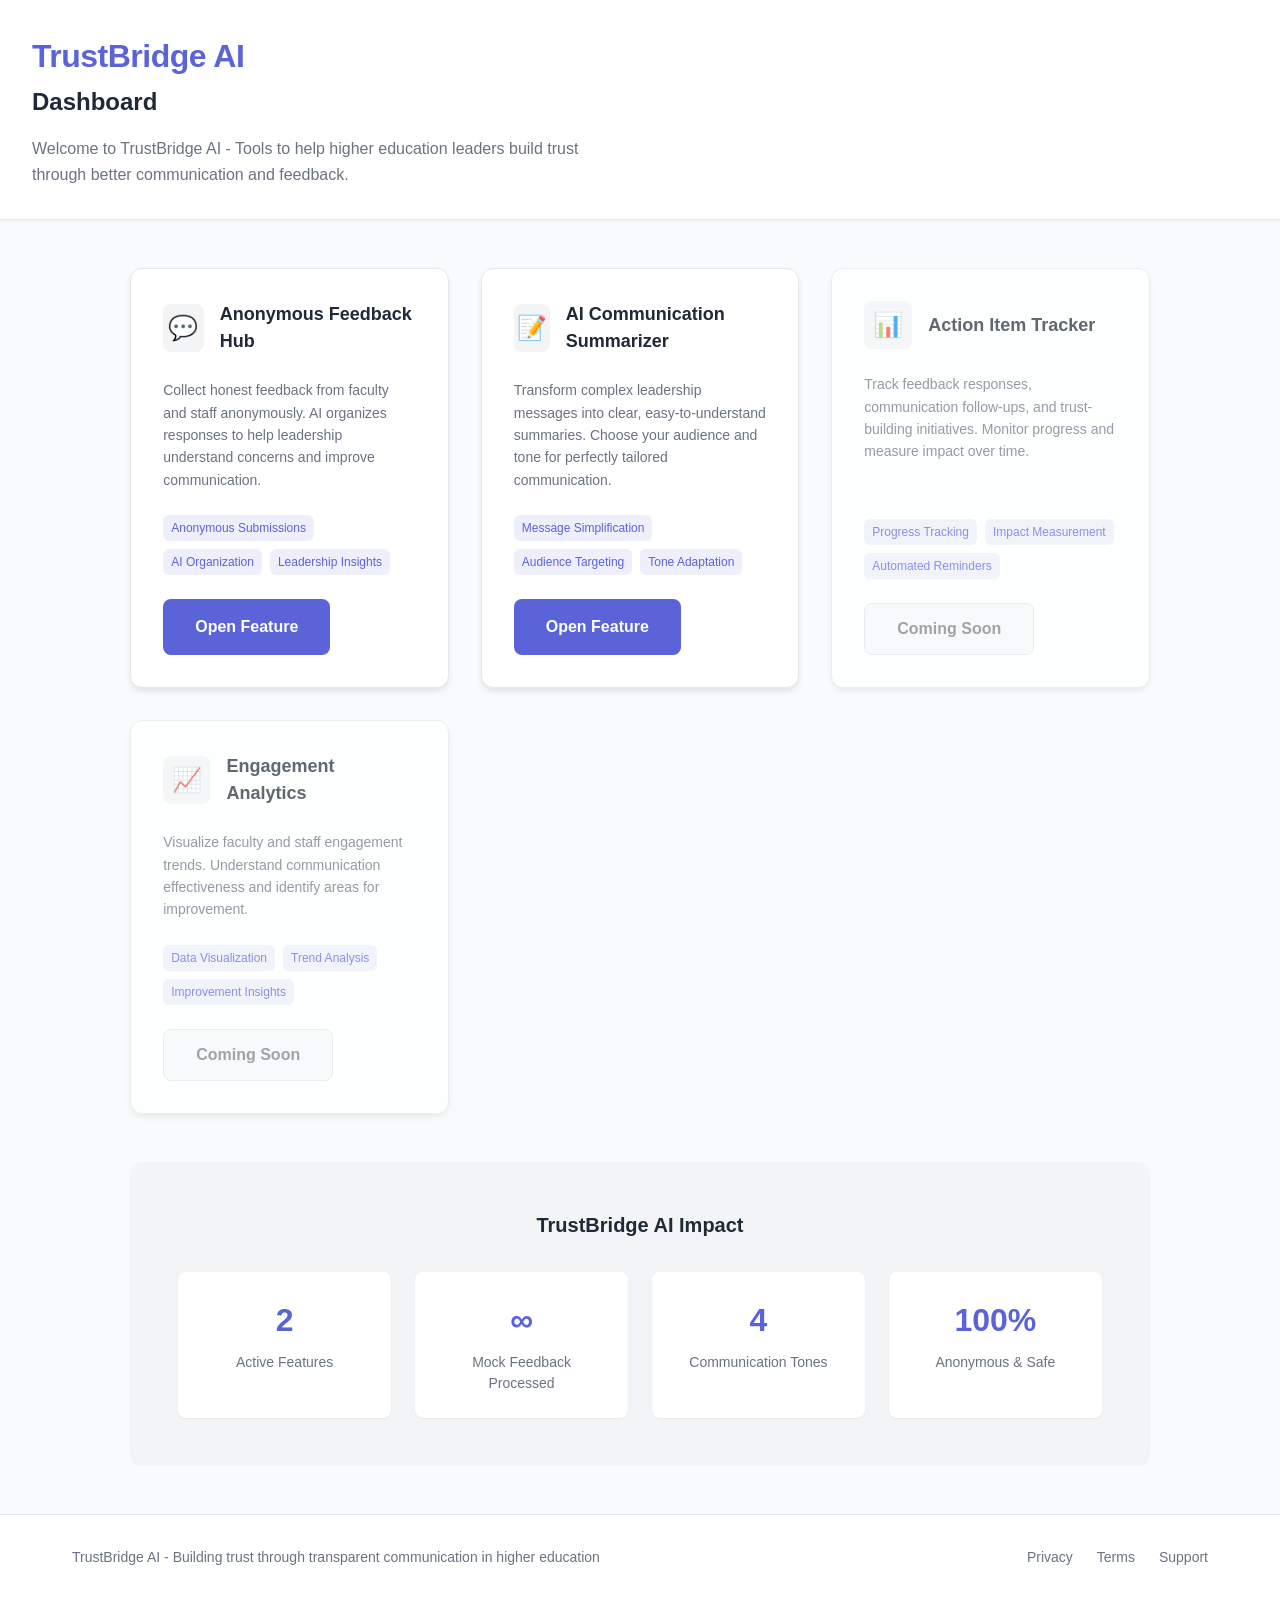
==== dashboard.html @ 4e454c9a "Connect Features 1 & 2 with Dashboard Navigation - Create main dashboard (dashboard.html) with featu" ====
<!DOCTYPE html>
<html lang="en">
<head>
    <meta charset="UTF-8">
    <meta name="viewport" content="width=device-width, initial-scale=1.0">
    <title>TrustBridge AI - Dashboard</title>
    <link rel="stylesheet" href="styles.css">
</head>
<body>
    <div class="container">
        <!-- Header -->
        <header class="header">
            <div class="header-content">
                <div class="header-branding">
                    <h1 class="product-name">TrustBridge AI</h1>
                    <h2 class="page-title">Dashboard</h2>
                    <p class="page-description">
                        Welcome to TrustBridge AI - Tools to help higher education leaders build trust through better communication and feedback.
                    </p>
                </div>
            </div>
        </header>

        <!-- Main Content Area -->
        <main class="dashboard-content">
            <div class="dashboard-grid">
                <!-- Feature 1 Card -->
                <div class="feature-card">
                    <div class="feature-card-header">
                        <div class="feature-icon">💬</div>
                        <h3>Anonymous Feedback Hub</h3>
                    </div>
                    <p class="feature-description">
                        Collect honest feedback from faculty and staff anonymously. AI organizes responses to help leadership understand concerns and improve communication.
                    </p>
                    <div class="feature-highlights">
                        <span class="highlight-tag">Anonymous Submissions</span>
                        <span class="highlight-tag">AI Organization</span>
                        <span class="highlight-tag">Leadership Insights</span>
                    </div>
                    <a href="index.html" class="btn btn-primary feature-btn">
                        <span class="btn-text">Open Feature</span>
                    </a>
                </div>

                <!-- Feature 2 Card -->
                <div class="feature-card">
                    <div class="feature-card-header">
                        <div class="feature-icon">📝</div>
                        <h3>AI Communication Summarizer</h3>
                    </div>
                    <p class="feature-description">
                        Transform complex leadership messages into clear, easy-to-understand summaries. Choose your audience and tone for perfectly tailored communication.
                    </p>
                    <div class="feature-highlights">
                        <span class="highlight-tag">Message Simplification</span>
                        <span class="highlight-tag">Audience Targeting</span>
                        <span class="highlight-tag">Tone Adaptation</span>
                    </div>
                    <a href="feature2.html" class="btn btn-primary feature-btn">
                        <span class="btn-text">Open Feature</span>
                    </a>
                </div>

                <!-- Coming Soon Card -->
                <div class="feature-card coming-soon">
                    <div class="feature-card-header">
                        <div class="feature-icon">📊</div>
                        <h3>Action Item Tracker</h3>
                    </div>
                    <p class="feature-description">
                        Track feedback responses, communication follow-ups, and trust-building initiatives. Monitor progress and measure impact over time.
                    </p>
                    <div class="feature-highlights">
                        <span class="highlight-tag">Progress Tracking</span>
                        <span class="highlight-tag">Impact Measurement</span>
                        <span class="highlight-tag">Automated Reminders</span>
                    </div>
                    <button class="btn btn-secondary feature-btn" disabled>
                        <span class="btn-text">Coming Soon</span>
                    </button>
                </div>

                <!-- Coming Soon Card -->
                <div class="feature-card coming-soon">
                    <div class="feature-card-header">
                        <div class="feature-icon">📈</div>
                        <h3>Engagement Analytics</h3>
                    </div>
                    <p class="feature-description">
                        Visualize faculty and staff engagement trends. Understand communication effectiveness and identify areas for improvement.
                    </p>
                    <div class="feature-highlights">
                        <span class="highlight-tag">Data Visualization</span>
                        <span class="highlight-tag">Trend Analysis</span>
                        <span class="highlight-tag">Improvement Insights</span>
                    </div>
                    <button class="btn btn-secondary feature-btn" disabled>
                        <span class="btn-text">Coming Soon</span>
                    </button>
                </div>
            </div>

            <!-- Quick Stats Section -->
            <section class="stats-section">
                <h3 class="stats-title">TrustBridge AI Impact</h3>
                <div class="stats-grid">
                    <div class="stat-card">
                        <div class="stat-number">2</div>
                        <div class="stat-label">Active Features</div>
                    </div>
                    <div class="stat-card">
                        <div class="stat-number">∞</div>
                        <div class="stat-label">Mock Feedback Processed</div>
                    </div>
                    <div class="stat-card">
                        <div class="stat-number">4</div>
                        <div class="stat-label">Communication Tones</div>
                    </div>
                    <div class="stat-card">
                        <div class="stat-number">100%</div>
                        <div class="stat-label">Anonymous & Safe</div>
                    </div>
                </div>
            </section>
        </main>

        <!-- Footer -->
        <footer class="footer">
            <div class="footer-content">
                <p class="footer-text">
                    TrustBridge AI - Building trust through transparent communication in higher education
                </p>
                <div class="footer-links">
                    <a href="#" class="footer-link">Privacy</a>
                    <a href="#" class="footer-link">Terms</a>
                    <a href="#" class="footer-link">Support</a>
                </div>
            </div>
        </footer>
    </div>

    <script src="dashboard.js"></script>
</body>
</html>
---- styles.css ----
/* ============================================================================
   TrustBridge AI - Anonymous Feedback Hub Styles
   Combines Slack (clean communication) + Notion (minimal, organized layout)
   ============================================================================ */

/* ============================================================================
   CSS Variables & Root Styles
   ============================================================================ */

:root {
    /* Color Palette - Neutral, soft, academic/professional */
    --color-primary: #5B63D9;
    --color-primary-hover: #4A51BB;
    --color-secondary: #6B7280;
    --color-accent: #10B981;
    --color-accent-soft: #D1FAE5;
    
    /* Neutral Colors */
    --color-white: #FFFFFF;
    --color-bg: #F9FAFB;
    --color-bg-secondary: #F3F4F6;
    --color-border: #E5E7EB;
    --color-border-strong: #D1D5DB;
    --color-text: #1F2937;
    --color-text-secondary: #6B7280;
    --color-text-light: #9CA3AF;
    
    /* Status Colors */
    --color-success: #10B981;
    --color-warning: #F59E0B;
    --color-danger: #EF4444;
    --color-info: #3B82F6;
    
    /* Concern Level */
    --color-concern-moderate: #F59E0B;
    --color-concern-high: #EF4444;
    
    /* Spacing */
    --spacing-xs: 0.25rem;
    --spacing-sm: 0.5rem;
    --spacing-md: 1rem;
    --spacing-lg: 1.5rem;
    --spacing-xl: 2rem;
    --spacing-2xl: 3rem;
    
    /* Shadows */
    --shadow-sm: 0 1px 2px 0 rgba(0, 0, 0, 0.05);
    --shadow-md: 0 4px 6px -1px rgba(0, 0, 0, 0.1);
    --shadow-lg: 0 10px 15px -3px rgba(0, 0, 0, 0.1);
    
    /* Transitions */
    --transition-fast: 150ms ease-in-out;
    --transition-base: 250ms ease-in-out;
    
    /* Border Radius */
    --radius-sm: 0.375rem;
    --radius-md: 0.5rem;
    --radius-lg: 0.75rem;
    --radius-xl: 1rem;
    
    /* Font */
    --font-family: -apple-system, BlinkMacSystemFont, 'Segoe UI', 'Roboto', 'Oxygen', 'Ubuntu', 'Cantarell', sans-serif;
    --font-size-xs: 0.75rem;
    --font-size-sm: 0.875rem;
    --font-size-base: 1rem;
    --font-size-lg: 1.125rem;
    --font-size-xl: 1.25rem;
    --font-size-2xl: 1.5rem;
    --font-size-3xl: 2rem;
    
    /* Z-index */
    --z-dropdown: 100;
    --z-modal: 1000;
}

/* ============================================================================
   Global Styles
   ============================================================================ */

* {
    margin: 0;
    padding: 0;
    box-sizing: border-box;
}

html {
    font-size: 16px;
    scroll-behavior: smooth;
}

body {
    font-family: var(--font-family);
    color: var(--color-text);
    background-color: var(--color-bg);
    line-height: 1.5;
}

/* ============================================================================
   Main Container & Layout
   ============================================================================ */

.container {
    display: flex;
    flex-direction: column;
    min-height: 100vh;
}

.header {
    background-color: var(--color-white);
    border-bottom: 1px solid var(--color-border);
    padding: var(--spacing-xl) 0;
    box-shadow: var(--shadow-sm);
}

.header-content {
    max-width: 1400px;
    margin: 0 auto;
    padding: 0 var(--spacing-xl);
}

.breadcrumb {
    display: flex;
    align-items: center;
    gap: var(--spacing-sm);
    margin-bottom: var(--spacing-lg);
    font-size: var(--font-size-sm);
}

.breadcrumb-link {
    color: var(--color-primary);
    text-decoration: none;
    font-weight: 500;
    transition: color var(--transition-fast);
}

.breadcrumb-link:hover {
    color: var(--color-primary-hover);
    text-decoration: underline;
}

.breadcrumb-separator {
    color: var(--color-text-light);
    font-weight: bold;
}

.breadcrumb-current {
    color: var(--color-text-secondary);
    font-weight: 500;
}

.header-branding {
    display: flex;
    flex-direction: column;
}

.product-name {
    font-size: var(--font-size-3xl);
    font-weight: 700;
    color: var(--color-primary);
    letter-spacing: -0.5px;
    margin-bottom: var(--spacing-xs);
}

.page-title {
    font-size: var(--font-size-2xl);
    font-weight: 600;
    color: var(--color-text);
    margin-bottom: var(--spacing-md);
}

.page-description {
    font-size: var(--font-size-base);
    color: var(--color-text-secondary);
    max-width: 600px;
    line-height: 1.6;
}

/* ============================================================================
   Main Content Area
   ============================================================================ */

.main-content {
    flex: 1;
    max-width: 1400px;
    width: 100%;
    margin: 0 auto;
    padding: var(--spacing-2xl) var(--spacing-xl);
}

.content-grid {
    display: grid;
    grid-template-columns: 1fr 1fr;
    gap: var(--spacing-2xl);
    height: 100%;
}

/* ============================================================================
   Panel Styles
   ============================================================================ */

.panel {
    background-color: var(--color-white);
    border: 1px solid var(--color-border);
    border-radius: var(--radius-lg);
    padding: var(--spacing-xl);
    box-shadow: var(--shadow-sm);
    display: flex;
    flex-direction: column;
}

.panel-header {
    display: flex;
    align-items: center;
    justify-content: space-between;
    gap: var(--spacing-md);
    margin-bottom: var(--spacing-lg);
    padding-bottom: var(--spacing-lg);
    border-bottom: 1px solid var(--color-border-strong);
}

.panel-header h3 {
    font-size: var(--font-size-xl);
    font-weight: 600;
    color: var(--color-text);
}

.ai-badge {
    font-size: var(--font-size-xs);
    color: var(--color-text-secondary);
    background-color: var(--color-bg-secondary);
    padding: var(--spacing-sm) var(--spacing-md);
    border-radius: var(--radius-md);
    white-space: nowrap;
}

/* ============================================================================
   Form Styles
   ============================================================================ */

.feedback-form {
    display: flex;
    flex-direction: column;
    gap: var(--spacing-lg);
}

.form-group {
    display: flex;
    flex-direction: column;
    gap: var(--spacing-sm);
}

.form-label {
    font-size: var(--font-size-sm);
    font-weight: 600;
    color: var(--color-text);
}

.optional {
    font-weight: 400;
    color: var(--color-text-light);
    font-size: var(--font-size-xs);
}

.form-select,
.form-input,
.form-textarea {
    font-family: inherit;
    font-size: var(--font-size-base);
    color: var(--color-text);
    background-color: var(--color-white);
    border: 1px solid var(--color-border);
    border-radius: var(--radius-md);
    padding: var(--spacing-md);
    transition: all var(--transition-fast);
}

.form-select:hover,
.form-input:hover,
.form-textarea:hover {
    border-color: var(--color-border-strong);
}

.form-select:focus,
.form-input:focus,
.form-textarea:focus {
    outline: none;
    border-color: var(--color-primary);
    box-shadow: 0 0 0 3px rgba(91, 99, 217, 0.1);
}

.form-textarea {
    resize: vertical;
    min-height: 120px;
    line-height: 1.5;
}

/* Checkbox Group */
.checkbox-group {
    gap: var(--spacing-md);
}

.checkbox-label {
    display: flex;
    align-items: flex-start;
    gap: var(--spacing-md);
    cursor: pointer;
    font-size: var(--font-size-sm);
    color: var(--color-text-secondary);
    line-height: 1.5;
}

.checkbox-input {
    width: 18px;
    height: 18px;
    margin-top: 0;
    flex-shrink: 0;
    cursor: pointer;
    accent-color: var(--color-primary);
}

/* ============================================================================
   Button Styles
   ============================================================================ */

.btn {
    font-family: inherit;
    font-size: var(--font-size-base);
    font-weight: 600;
    padding: var(--spacing-md) var(--spacing-xl);
    border: none;
    border-radius: var(--radius-md);
    cursor: pointer;
    transition: all var(--transition-fast);
    display: inline-flex;
    align-items: center;
    justify-content: center;
    gap: var(--spacing-sm);
    text-decoration: none;
}

.btn-primary {
    background-color: var(--color-primary);
    color: var(--color-white);
}

.btn-primary:hover {
    background-color: var(--color-primary-hover);
    box-shadow: var(--shadow-md);
    transform: translateY(-1px);
}

.btn-primary:active {
    transform: translateY(0);
}

.btn-secondary {
    background-color: var(--color-bg-secondary);
    color: var(--color-text);
    border: 1px solid var(--color-border-strong);
}

.btn-secondary:hover {
    background-color: var(--color-border);
    border-color: var(--color-border-strong);
    box-shadow: var(--shadow-sm);
}

.btn-submit {
    width: 100%;
    margin-top: var(--spacing-md);
}

.btn-simplify {
    width: 100%;
    margin-top: var(--spacing-lg);
}

/* Success Message */
.success-message {
    display: flex;
    align-items: center;
    gap: var(--spacing-md);
    padding: var(--spacing-md) var(--spacing-lg);
    background-color: var(--color-accent-soft);
    border: 1px solid var(--color-accent);
    border-radius: var(--radius-md);
    color: var(--color-text);
    font-size: var(--font-size-sm);
    animation: slideIn 300ms ease-out;
}

.success-icon {
    flex-shrink: 0;
    display: flex;
    align-items: center;
    justify-content: center;
    width: 24px;
    height: 24px;
    background-color: var(--color-success);
    color: white;
    border-radius: 50%;
    font-weight: bold;
    font-size: var(--font-size-sm);
}

@keyframes slideIn {
    from {
        opacity: 0;
        transform: translateY(-10px);
    }
    to {
        opacity: 1;
        transform: translateY(0);
    }
}

/* ============================================================================
   Summary Panel Styles
   ============================================================================ */

.summary-content {
    display: flex;
    flex-direction: column;
    gap: var(--spacing-lg);
    overflow-y: auto;
    flex: 1;
    max-height: 800px;
    padding-right: var(--spacing-md);
}

.summary-content::-webkit-scrollbar {
    width: 6px;
}

.summary-content::-webkit-scrollbar-track {
    background: transparent;
}

.summary-content::-webkit-scrollbar-thumb {
    background: var(--color-border-strong);
    border-radius: var(--radius-md);
}

/* Summary Card */
.summary-card {
    background-color: var(--color-bg-secondary);
    border-left: 4px solid var(--color-primary);
    padding: var(--spacing-lg);
    border-radius: var(--radius-md);
}

.summary-title {
    font-size: var(--font-size-base);
    font-weight: 600;
    color: var(--color-text);
    margin-bottom: var(--spacing-md);
}

.summary-text {
    font-size: var(--font-size-sm);
    color: var(--color-text-secondary);
    line-height: 1.6;
}

/* Sections */
.section-title {
    font-size: var(--font-size-sm);
    font-weight: 600;
    color: var(--color-text);
    text-transform: uppercase;
    letter-spacing: 0.5px;
    margin-bottom: var(--spacing-md);
}

/* Themes List */
.themes-list {
    list-style: none;
    display: flex;
    flex-direction: column;
    gap: var(--spacing-sm);
}

.theme-item {
    font-size: var(--font-size-sm);
    color: var(--color-text-secondary);
    padding-left: var(--spacing-md);
    position: relative;
    line-height: 1.5;
}

.theme-item:before {
    content: "•";
    color: var(--color-primary);
    font-weight: bold;
    position: absolute;
    left: 0;
}

/* Sentiment Section */
.sentiment-section {
    background-color: var(--color-bg-secondary);
    padding: var(--spacing-lg);
    border-radius: var(--radius-md);
}

.sentiment-item {
    display: flex;
    align-items: center;
    gap: var(--spacing-md);
    margin-bottom: var(--spacing-md);
    font-size: var(--font-size-sm);
}

.sentiment-item:last-child {
    margin-bottom: 0;
}

.sentiment-label {
    font-weight: 600;
    color: var(--color-text);
    min-width: 100px;
}

.sentiment-badge {
    display: inline-block;
    padding: var(--spacing-sm) var(--spacing-md);
    border-radius: var(--radius-md);
    font-size: var(--font-size-xs);
    font-weight: 600;
}

.sentiment-moderate {
    background-color: rgba(245, 158, 11, 0.1);
    color: #92400E;
}

.sentiment-high {
    background-color: rgba(239, 68, 68, 0.1);
    color: #7F1D1D;
}

.sentiment-value {
    color: var(--color-text-secondary);
}

/* Actions List */
.actions-list {
    list-style: decimal;
    list-style-position: inside;
    display: flex;
    flex-direction: column;
    gap: var(--spacing-sm);
}

.action-item {
    font-size: var(--font-size-sm);
    color: var(--color-text-secondary);
    line-height: 1.5;
    padding-left: var(--spacing-sm);
}

/* Quotes Section */
.quotes-container {
    display: flex;
    flex-direction: column;
    gap: var(--spacing-md);
}

.quote-card {
    background-color: var(--color-bg-secondary);
    border: 1px solid var(--color-border);
    border-left: 4px solid var(--color-primary);
    padding: var(--spacing-lg);
    border-radius: var(--radius-md);
    transition: all var(--transition-fast);
}

.quote-card:hover {
    box-shadow: var(--shadow-md);
    border-left-color: var(--color-primary-hover);
}

.quote-text {
    font-size: var(--font-size-sm);
    color: var(--color-text-secondary);
    line-height: 1.7;
    font-style: italic;
}

.quote-text:before {
    content: '"';
    color: var(--color-border-strong);
    font-size: var(--font-size-xl);
    margin-right: var(--spacing-xs);
}

/* ============================================================================
   Footer Navigation
   ============================================================================ */

.footer {
    background-color: var(--color-white);
    border-top: 1px solid var(--color-border);
    padding: var(--spacing-lg) var(--spacing-xl);
    margin-top: auto;
}

.footer-buttons {
    max-width: 1400px;
    margin: 0 auto;
    display: flex;
    gap: var(--spacing-md);
    justify-content: flex-start;
}

/* ============================================================================
   Responsive Design
   ============================================================================ */

/* Tablet (1024px and below) */
@media (max-width: 1024px) {
    .content-grid {
        grid-template-columns: 1fr;
        gap: var(--spacing-xl);
    }
    
    .main-content {
        padding: var(--spacing-xl) var(--spacing-lg);
    }
}

/* Small Devices (768px and below) */
@media (max-width: 768px) {
    .product-name {
        font-size: var(--font-size-2xl);
    }
    
    .page-title {
        font-size: var(--font-size-lg);
    }
    
    .page-description {
        font-size: var(--font-size-sm);
    }
    
    .header {
        padding: var(--spacing-lg) 0;
    }
    
    .header-content {
        padding: 0 var(--spacing-lg);
    }
    
    .main-content {
        padding: var(--spacing-lg) var(--spacing-md);
    }
    
    .panel {
        padding: var(--spacing-lg);
    }
    
    .btn {
        width: 100%;
    }
    
    .footer-buttons {
        flex-direction: column;
    }
    
    .footer-buttons .btn {
        width: 100%;
    }
    
    .summary-content {
        max-height: none;
    }
}

/* Mobile (480px and below) */
@media (max-width: 480px) {
    .product-name {
        font-size: var(--font-size-2xl);
    }
    
    .page-title {
        font-size: var(--font-size-base);
    }
    
    .page-description {
        font-size: var(--font-size-sm);
    }
    
    .panel-header {
        flex-direction: column;
        align-items: flex-start;
    }
    
    .feedback-form {
        gap: var(--spacing-md);
    }
    
    .form-group {
        gap: var(--spacing-xs);
    }
    
    .ai-badge {
        width: 100%;
        text-align: center;
    }
}

/* ============================================================================
   Summarizer-Specific Styles
   ============================================================================ */

.summarizer-form {
    display: flex;
    flex-direction: column;
    gap: var(--spacing-lg);
}

.form-textarea-large {
    min-height: 200px;
    resize: vertical;
    line-height: 1.6;
}

/* Processing Message */
.processing-message {
    display: flex;
    align-items: center;
    gap: var(--spacing-md);
    padding: var(--spacing-lg);
    background-color: var(--color-accent-soft);
    border: 1px solid var(--color-accent);
    border-radius: var(--radius-md);
    color: var(--color-text);
    font-size: var(--font-size-sm);
    animation: slideIn 300ms ease-out;
    justify-content: center;
}

.processing-spinner {
    width: 20px;
    height: 20px;
    border: 2px solid var(--color-accent);
    border-top: 2px solid transparent;
    border-radius: 50%;
    animation: spin 1s linear infinite;
}

@keyframes spin {
    0% { transform: rotate(0deg); }
    100% { transform: rotate(360deg); }
}

/* Form Disabled State */
.form-disabled {
    opacity: 0.7;
    pointer-events: none;
}

/* Summary Output */
.summary-output {
    display: flex;
    flex-direction: column;
    gap: var(--spacing-lg);
    animation: fadeIn 300ms ease-out;
}

/* Simplified Section */
.simplified-section {
    background-color: var(--color-bg-secondary);
    padding: var(--spacing-lg);
    border-radius: var(--radius-md);
}

.simplified-content {
    font-size: var(--font-size-sm);
    color: var(--color-text-secondary);
    line-height: 1.7;
}

.simplified-content p {
    margin-bottom: var(--spacing-md);
}

.simplified-content p:last-child {
    margin-bottom: 0;
}

/* Takeaways Section */
.takeaways-section {
    background-color: var(--color-bg-secondary);
    padding: var(--spacing-lg);
    border-radius: var(--radius-md);
}

.takeaways-list {
    list-style: none;
    display: flex;
    flex-direction: column;
    gap: var(--spacing-sm);
}

.takeaway-item {
    font-size: var(--font-size-sm);
    color: var(--color-text-secondary);
    padding-left: var(--spacing-md);
    position: relative;
    line-height: 1.5;
}

.takeaway-item:before {
    content: "•";
    color: var(--color-primary);
    font-weight: bold;
    position: absolute;
    left: 0;
}

/* Follow-up Section */
.followup-section {
    background-color: var(--color-accent-soft);
    border: 1px solid var(--color-accent);
    padding: var(--spacing-lg);
    border-radius: var(--radius-md);
}

.followup-content {
    font-size: var(--font-size-sm);
    color: var(--color-text-secondary);
    line-height: 1.6;
}

/* Empty State */
.empty-state {
    display: flex;
    align-items: center;
    justify-content: center;
    min-height: 400px;
    text-align: center;
}

.empty-state-content {
    max-width: 300px;
}

.empty-icon {
    font-size: var(--font-size-3xl);
    margin-bottom: var(--spacing-md);
    opacity: 0.6;
}

.empty-state h4 {
    font-size: var(--font-size-lg);
    font-weight: 600;
    color: var(--color-text);
    margin-bottom: var(--spacing-md);
}

.empty-state p {
    font-size: var(--font-size-sm);
    color: var(--color-text-secondary);
    line-height: 1.6;
}

@keyframes fadeIn {
    from {
        opacity: 0;
    }
    to {
        opacity: 1;
    }
}

@keyframes scaleIn {
    from {
        opacity: 0;
        transform: scale(0.95);
    }
    to {
        opacity: 1;
        transform: scale(1);
    }
}

.fade-in {
    animation: fadeIn 300ms ease-out;
}

.scale-in {
    animation: scaleIn 300ms ease-out;
}

/* ============================================================================
   Dashboard-Specific Styles
   ============================================================================ */

.dashboard-content {
    max-width: 1200px;
    margin: 0 auto;
    padding: var(--spacing-2xl) var(--spacing-xl);
}

.dashboard-grid {
    display: grid;
    grid-template-columns: repeat(auto-fit, minmax(300px, 1fr));
    gap: var(--spacing-xl);
    margin-bottom: var(--spacing-2xl);
}

.feature-card {
    background-color: var(--color-white);
    border: 1px solid var(--color-border);
    border-radius: var(--radius-lg);
    padding: var(--spacing-xl);
    box-shadow: var(--shadow-md);
    transition: all var(--transition-base);
    cursor: pointer;
    display: flex;
    flex-direction: column;
    position: relative;
}

.feature-card:hover {
    transform: translateY(-4px);
    box-shadow: var(--shadow-lg);
    border-color: var(--color-primary);
}

.feature-card.coming-soon {
    opacity: 0.7;
    cursor: not-allowed;
}

.feature-card.coming-soon:hover {
    transform: none;
    box-shadow: var(--shadow-md);
    border-color: var(--color-border);
}

.feature-card-header {
    display: flex;
    align-items: center;
    gap: var(--spacing-md);
    margin-bottom: var(--spacing-lg);
}

.feature-icon {
    font-size: var(--font-size-2xl);
    width: 48px;
    height: 48px;
    display: flex;
    align-items: center;
    justify-content: center;
    background-color: var(--color-bg-secondary);
    border-radius: var(--radius-md);
}

.feature-card h3 {
    font-size: var(--font-size-lg);
    font-weight: 600;
    color: var(--color-text);
    margin: 0;
}

.feature-description {
    font-size: var(--font-size-sm);
    color: var(--color-text-secondary);
    line-height: 1.6;
    margin-bottom: var(--spacing-lg);
    flex: 1;
}

.feature-highlights {
    display: flex;
    flex-wrap: wrap;
    gap: var(--spacing-sm);
    margin-bottom: var(--spacing-lg);
}

.highlight-tag {
    font-size: var(--font-size-xs);
    color: var(--color-primary);
    background-color: rgba(91, 99, 217, 0.1);
    padding: var(--spacing-xs) var(--spacing-sm);
    border-radius: var(--radius-sm);
    font-weight: 500;
}

.feature-btn {
    align-self: flex-start;
    min-width: 140px;
}

.feature-card.coming-soon .feature-btn {
    opacity: 0.6;
}

/* Stats Section */
.stats-section {
    background-color: var(--color-bg-secondary);
    border-radius: var(--radius-lg);
    padding: var(--spacing-2xl);
    text-align: center;
}

.stats-title {
    font-size: var(--font-size-xl);
    font-weight: 600;
    color: var(--color-text);
    margin-bottom: var(--spacing-xl);
}

.stats-grid {
    display: grid;
    grid-template-columns: repeat(auto-fit, minmax(200px, 1fr));
    gap: var(--spacing-lg);
}

.stat-card {
    background-color: var(--color-white);
    border-radius: var(--radius-md);
    padding: var(--spacing-lg);
    box-shadow: var(--shadow-sm);
}

.stat-number {
    font-size: var(--font-size-3xl);
    font-weight: 700;
    color: var(--color-primary);
    margin-bottom: var(--spacing-sm);
    transition: all var(--transition-base);
}

.stat-label {
    font-size: var(--font-size-sm);
    color: var(--color-text-secondary);
    font-weight: 500;
}

/* Footer Styles */
.footer {
    background-color: var(--color-white);
    border-top: 1px solid var(--color-border);
    padding: var(--spacing-xl) 0;
    margin-top: auto;
}

.footer-content {
    max-width: 1200px;
    margin: 0 auto;
    padding: 0 var(--spacing-xl);
    display: flex;
    justify-content: space-between;
    align-items: center;
    flex-wrap: wrap;
    gap: var(--spacing-md);
}

.footer-text {
    font-size: var(--font-size-sm);
    color: var(--color-text-secondary);
    margin: 0;
}

.footer-links {
    display: flex;
    gap: var(--spacing-lg);
}

.footer-link {
    font-size: var(--font-size-sm);
    color: var(--color-text-secondary);
    text-decoration: none;
    transition: color var(--transition-fast);
}

.footer-link:hover {
    color: var(--color-primary);
}
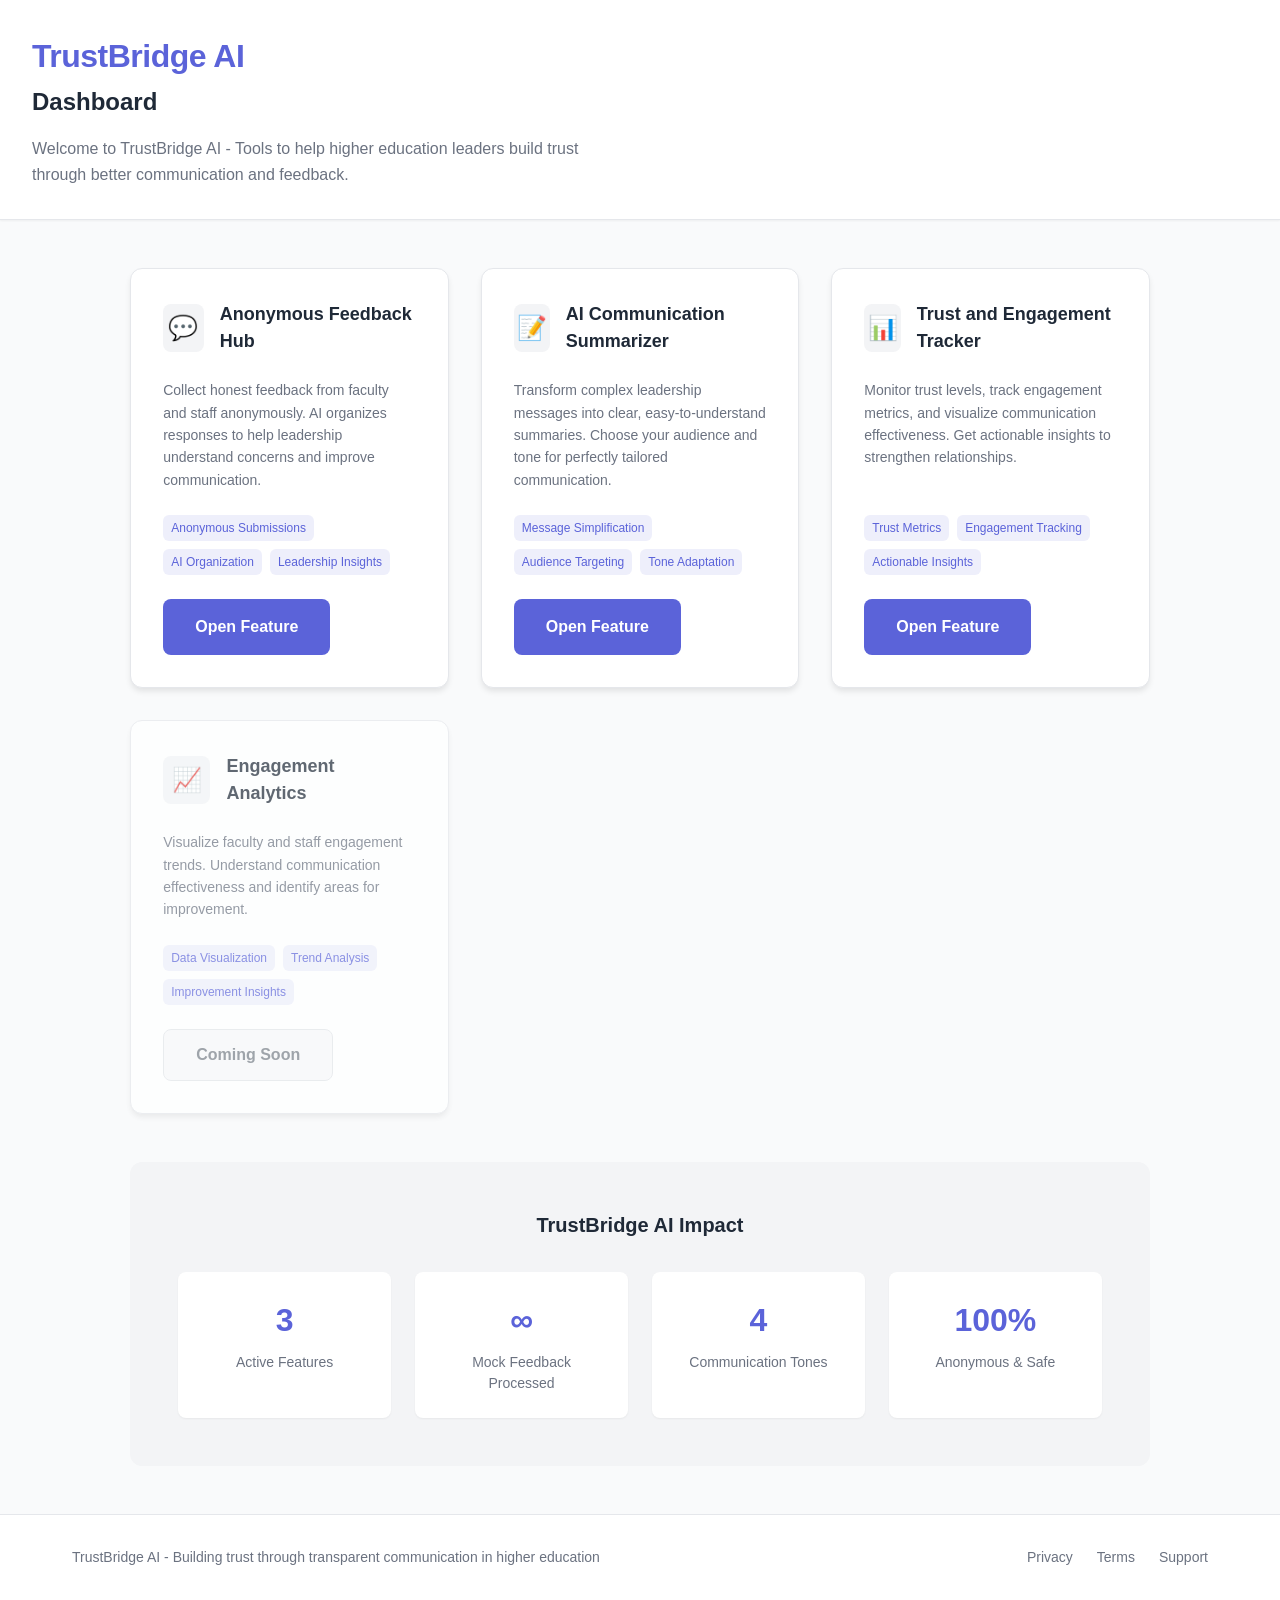
==== commit e17ad65b: "Complete Feature 3: Trust and Engagement Tracker - Add feature3.html with comprehensive dashboard la" ====
--- a/dashboard.html
+++ b/dashboard.html
@@ -62,23 +62,23 @@
                     </a>
                 </div>
 
-                <!-- Coming Soon Card -->
-                <div class="feature-card coming-soon">
+                <!-- Feature 3 Card -->
+                <div class="feature-card">
                     <div class="feature-card-header">
                         <div class="feature-icon">📊</div>
-                        <h3>Action Item Tracker</h3>
+                        <h3>Trust and Engagement Tracker</h3>
                     </div>
                     <p class="feature-description">
-                        Track feedback responses, communication follow-ups, and trust-building initiatives. Monitor progress and measure impact over time.
+                        Monitor trust levels, track engagement metrics, and visualize communication effectiveness. Get actionable insights to strengthen relationships.
                     </p>
                     <div class="feature-highlights">
-                        <span class="highlight-tag">Progress Tracking</span>
-                        <span class="highlight-tag">Impact Measurement</span>
-                        <span class="highlight-tag">Automated Reminders</span>
+                        <span class="highlight-tag">Trust Metrics</span>
+                        <span class="highlight-tag">Engagement Tracking</span>
+                        <span class="highlight-tag">Actionable Insights</span>
                     </div>
-                    <button class="btn btn-secondary feature-btn" disabled>
-                        <span class="btn-text">Coming Soon</span>
-                    </button>
+                    <a href="feature3.html" class="btn btn-primary feature-btn">
+                        <span class="btn-text">Open Feature</span>
+                    </a>
                 </div>
 
                 <!-- Coming Soon Card -->
@@ -106,7 +106,7 @@
                 <h3 class="stats-title">TrustBridge AI Impact</h3>
                 <div class="stats-grid">
                     <div class="stat-card">
-                        <div class="stat-number">2</div>
+                        <div class="stat-number">3</div>
                         <div class="stat-label">Active Features</div>
                     </div>
                     <div class="stat-card">
--- a/styles.css
+++ b/styles.css
@@ -1080,3 +1080,472 @@
 .footer-link:hover {
     color: var(--color-primary);
 }
+
+/* ============================================================================
+   Tracker-Specific Styles
+   ============================================================================ */
+
+.tracker-dashboard {
+    display: grid;
+    grid-template-columns: 1fr 300px;
+    gap: var(--spacing-xl);
+    margin-bottom: var(--spacing-2xl);
+}
+
+.tracker-main {
+    display: flex;
+    flex-direction: column;
+    gap: var(--spacing-xl);
+}
+
+.tracker-sidebar {
+    display: flex;
+    flex-direction: column;
+    gap: var(--spacing-lg);
+}
+
+/* Time Range Selector */
+.time-selector {
+    background-color: var(--color-white);
+    border: 1px solid var(--color-border);
+    border-radius: var(--radius-lg);
+    padding: var(--spacing-lg);
+    box-shadow: var(--shadow-sm);
+}
+
+.time-selector-header {
+    display: flex;
+    align-items: center;
+    justify-content: space-between;
+    margin-bottom: var(--spacing-lg);
+}
+
+.time-selector h3 {
+    font-size: var(--font-size-lg);
+    font-weight: 600;
+    color: var(--color-text);
+    margin: 0;
+}
+
+.time-buttons {
+    display: flex;
+    gap: var(--spacing-sm);
+}
+
+.time-btn {
+    padding: var(--spacing-sm) var(--spacing-md);
+    border: 1px solid var(--color-border);
+    background-color: var(--color-white);
+    color: var(--color-text-secondary);
+    border-radius: var(--radius-md);
+    font-size: var(--font-size-sm);
+    font-weight: 500;
+    cursor: pointer;
+    transition: all var(--transition-fast);
+}
+
+.time-btn:hover {
+    border-color: var(--color-primary);
+    color: var(--color-primary);
+}
+
+.time-btn.active {
+    background-color: var(--color-primary);
+    color: var(--color-white);
+    border-color: var(--color-primary);
+}
+
+/* Metrics Grid */
+.metrics-grid {
+    display: grid;
+    grid-template-columns: repeat(auto-fit, minmax(250px, 1fr));
+    gap: var(--spacing-lg);
+}
+
+.metric-card {
+    background-color: var(--color-white);
+    border: 1px solid var(--color-border);
+    border-radius: var(--radius-lg);
+    padding: var(--spacing-lg);
+    box-shadow: var(--shadow-sm);
+    transition: all var(--transition-fast);
+}
+
+.metric-card:hover {
+    box-shadow: var(--shadow-md);
+    transform: translateY(-2px);
+}
+
+.metric-header {
+    display: flex;
+    align-items: center;
+    justify-content: space-between;
+    margin-bottom: var(--spacing-md);
+}
+
+.metric-title {
+    font-size: var(--font-size-sm);
+    font-weight: 600;
+    color: var(--color-text-secondary);
+    text-transform: uppercase;
+    letter-spacing: 0.5px;
+}
+
+.metric-value {
+    font-size: var(--font-size-2xl);
+    font-weight: 700;
+    color: var(--color-text);
+    margin-bottom: var(--spacing-sm);
+}
+
+.metric-change {
+    display: flex;
+    align-items: center;
+    gap: var(--spacing-xs);
+    font-size: var(--font-size-sm);
+    font-weight: 500;
+}
+
+.metric-change.positive {
+    color: var(--color-success);
+}
+
+.metric-change.negative {
+    color: var(--color-error);
+}
+
+.metric-change.neutral {
+    color: var(--color-text-secondary);
+}
+
+/* Trend Chart */
+.trend-chart {
+    background-color: var(--color-white);
+    border: 1px solid var(--color-border);
+    border-radius: var(--radius-lg);
+    padding: var(--spacing-xl);
+    box-shadow: var(--shadow-sm);
+    margin-bottom: var(--spacing-xl);
+}
+
+.trend-header {
+    display: flex;
+    align-items: center;
+    justify-content: space-between;
+    margin-bottom: var(--spacing-lg);
+}
+
+.trend-title {
+    font-size: var(--font-size-lg);
+    font-weight: 600;
+    color: var(--color-text);
+    margin: 0;
+}
+
+.trend-period {
+    font-size: var(--font-size-sm);
+    color: var(--color-text-secondary);
+}
+
+.chart-placeholder {
+    height: 300px;
+    background-color: var(--color-bg-secondary);
+    border-radius: var(--radius-md);
+    display: flex;
+    align-items: center;
+    justify-content: center;
+    position: relative;
+    overflow: hidden;
+}
+
+.chart-bars {
+    display: flex;
+    align-items: end;
+    justify-content: space-between;
+    height: 100%;
+    padding: var(--spacing-lg);
+    gap: var(--spacing-xs);
+}
+
+.chart-bar {
+    flex: 1;
+    background-color: var(--color-primary);
+    border-radius: var(--radius-sm) var(--radius-sm) 0 0;
+    transition: all var(--transition-fast);
+    cursor: pointer;
+    position: relative;
+}
+
+.chart-bar:hover {
+    background-color: var(--color-primary-hover);
+    opacity: 0.8;
+}
+
+.chart-bar.active {
+    background-color: var(--color-accent);
+}
+
+.chart-tooltip {
+    position: absolute;
+    bottom: 100%;
+    left: 50%;
+    transform: translateX(-50%);
+    background-color: var(--color-text);
+    color: var(--color-white);
+    padding: var(--spacing-xs) var(--spacing-sm);
+    border-radius: var(--radius-sm);
+    font-size: var(--font-size-xs);
+    white-space: nowrap;
+    opacity: 0;
+    pointer-events: none;
+    transition: opacity var(--transition-fast);
+    margin-bottom: var(--spacing-xs);
+}
+
+.chart-bar:hover .chart-tooltip {
+    opacity: 1;
+}
+
+/* Concerns Section */
+.concerns-section {
+    background-color: var(--color-white);
+    border: 1px solid var(--color-border);
+    border-radius: var(--radius-lg);
+    padding: var(--spacing-xl);
+    box-shadow: var(--shadow-sm);
+}
+
+.concerns-header {
+    display: flex;
+    align-items: center;
+    justify-content: space-between;
+    margin-bottom: var(--spacing-lg);
+}
+
+.concerns-title {
+    font-size: var(--font-size-lg);
+    font-weight: 600;
+    color: var(--color-text);
+    margin: 0;
+}
+
+.concerns-count {
+    font-size: var(--font-size-sm);
+    color: var(--color-text-secondary);
+    background-color: var(--color-bg-secondary);
+    padding: var(--spacing-xs) var(--spacing-sm);
+    border-radius: var(--radius-md);
+}
+
+.concerns-list {
+    display: flex;
+    flex-direction: column;
+    gap: var(--spacing-md);
+}
+
+.concern-item {
+    display: flex;
+    align-items: flex-start;
+    gap: var(--spacing-md);
+    padding: var(--spacing-md);
+    background-color: var(--color-bg-secondary);
+    border-radius: var(--radius-md);
+    border-left: 4px solid var(--color-warning);
+    transition: all var(--transition-fast);
+    cursor: pointer;
+}
+
+.concern-item:hover {
+    background-color: var(--color-border);
+    transform: translateX(4px);
+}
+
+.concern-icon {
+    flex-shrink: 0;
+    width: 32px;
+    height: 32px;
+    background-color: var(--color-warning);
+    color: var(--color-white);
+    border-radius: 50%;
+    display: flex;
+    align-items: center;
+    justify-content: center;
+    font-size: var(--font-size-sm);
+    font-weight: bold;
+}
+
+.concern-content {
+    flex: 1;
+}
+
+.concern-text {
+    font-size: var(--font-size-sm);
+    color: var(--color-text);
+    line-height: 1.5;
+    margin-bottom: var(--spacing-xs);
+}
+
+.concern-meta {
+    font-size: var(--font-size-xs);
+    color: var(--color-text-secondary);
+}
+
+/* Insights Section */
+.insights-section {
+    background-color: var(--color-white);
+    border: 1px solid var(--color-border);
+    border-radius: var(--radius-lg);
+    padding: var(--spacing-xl);
+    box-shadow: var(--shadow-sm);
+}
+
+.insights-header {
+    display: flex;
+    align-items: center;
+    gap: var(--spacing-md);
+    margin-bottom: var(--spacing-lg);
+}
+
+.insights-icon {
+    width: 40px;
+    height: 40px;
+    background-color: var(--color-success);
+    color: var(--color-white);
+    border-radius: 50%;
+    display: flex;
+    align-items: center;
+    justify-content: center;
+    font-size: var(--font-size-lg);
+}
+
+.insights-title {
+    font-size: var(--font-size-lg);
+    font-weight: 600;
+    color: var(--color-text);
+    margin: 0;
+}
+
+.insights-list {
+    display: flex;
+    flex-direction: column;
+    gap: var(--spacing-lg);
+}
+
+.insight-item {
+    display: flex;
+    align-items: flex-start;
+    gap: var(--spacing-md);
+}
+
+.insight-bullet {
+    flex-shrink: 0;
+    width: 8px;
+    height: 8px;
+    background-color: var(--color-success);
+    border-radius: 50%;
+    margin-top: 6px;
+}
+
+.insight-content {
+    flex: 1;
+}
+
+.insight-title {
+    font-size: var(--font-size-sm);
+    font-weight: 600;
+    color: var(--color-text);
+    margin-bottom: var(--spacing-xs);
+}
+
+.insight-text {
+    font-size: var(--font-size-sm);
+    color: var(--color-text-secondary);
+    line-height: 1.5;
+}
+
+/* Quick Actions */
+.quick-actions {
+    background-color: var(--color-white);
+    border: 1px solid var(--color-border);
+    border-radius: var(--radius-lg);
+    padding: var(--spacing-lg);
+    box-shadow: var(--shadow-sm);
+}
+
+.quick-actions h3 {
+    font-size: var(--font-size-base);
+    font-weight: 600;
+    color: var(--color-text);
+    margin-bottom: var(--spacing-lg);
+}
+
+.quick-actions-list {
+    display: flex;
+    flex-direction: column;
+    gap: var(--spacing-sm);
+}
+
+.quick-action-btn {
+    display: flex;
+    align-items: center;
+    gap: var(--spacing-md);
+    padding: var(--spacing-md);
+    background-color: var(--color-bg-secondary);
+    border: 1px solid var(--color-border);
+    border-radius: var(--radius-md);
+    color: var(--color-text);
+    text-decoration: none;
+    font-size: var(--font-size-sm);
+    font-weight: 500;
+    transition: all var(--transition-fast);
+    cursor: pointer;
+}
+
+.quick-action-btn:hover {
+    background-color: var(--color-primary);
+    color: var(--color-white);
+    border-color: var(--color-primary);
+    transform: translateX(4px);
+}
+
+.quick-action-icon {
+    flex-shrink: 0;
+    width: 20px;
+    height: 20px;
+    display: flex;
+    align-items: center;
+    justify-content: center;
+}
+
+/* Responsive adjustments for tracker */
+@media (max-width: 1024px) {
+    .tracker-dashboard {
+        grid-template-columns: 1fr;
+    }
+    
+    .tracker-sidebar {
+        order: -1;
+    }
+}
+
+@media (max-width: 768px) {
+    .metrics-grid {
+        grid-template-columns: 1fr;
+    }
+    
+    .trend-header,
+    .concerns-header {
+        flex-direction: column;
+        align-items: flex-start;
+        gap: var(--spacing-sm);
+    }
+    
+    .time-buttons {
+        flex-wrap: wrap;
+    }
+    
+    .time-btn {
+        flex: 1;
+        min-width: 80px;
+    }
+}
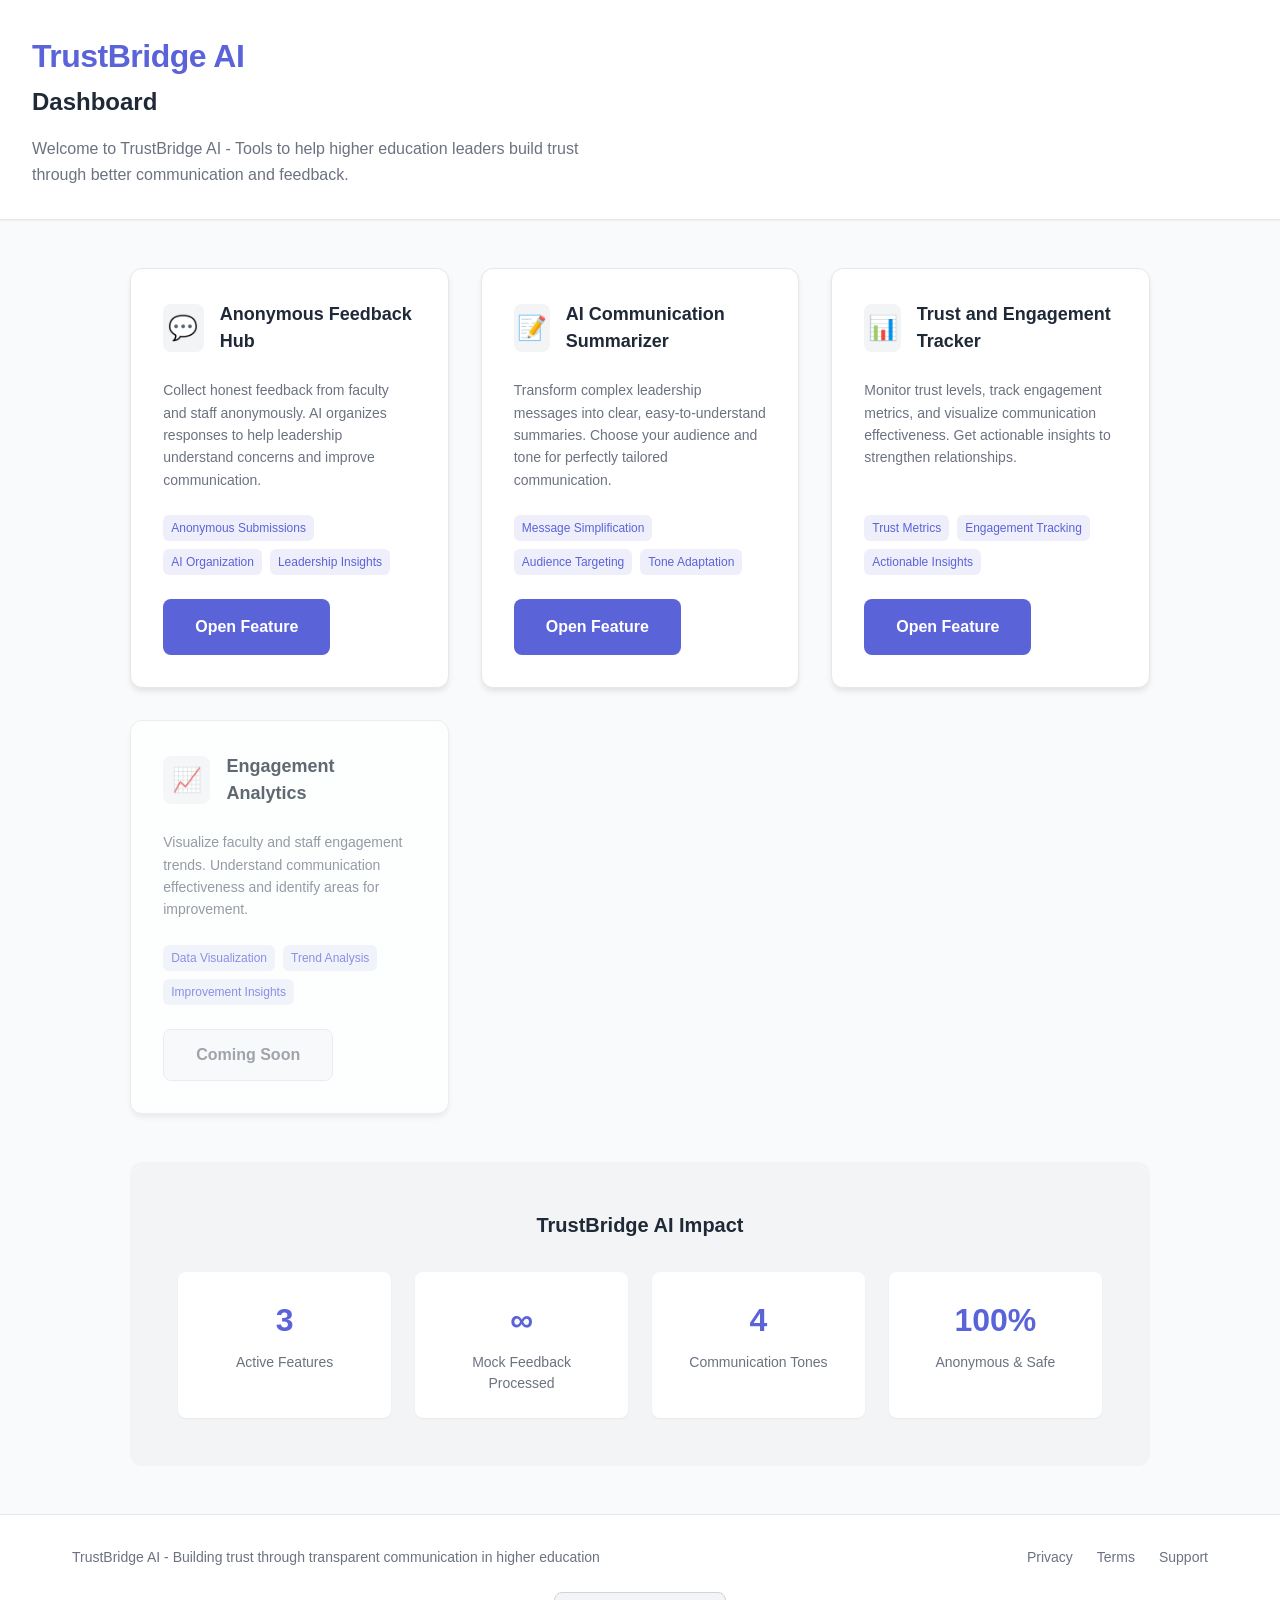
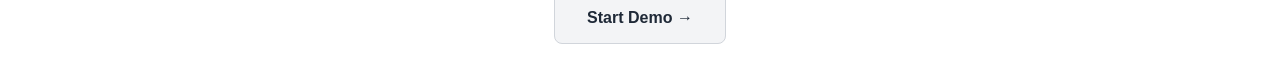
==== commit 32d69e91: "Connect all TrustBridge AI features into smooth demo flow - Add footer navigation to dashboard with " ====
--- a/dashboard.html
+++ b/dashboard.html
@@ -137,6 +137,11 @@
                     <a href="#" class="footer-link">Support</a>
                 </div>
             </div>
+            <div class="footer-buttons">
+                <button class="btn btn-secondary" onclick="goToFirstFeature()">
+                    <span class="btn-text">Start Demo →</span>
+                </button>
+            </div>
         </footer>
     </div>
 
--- a/styles.css
+++ b/styles.css
@@ -595,25 +595,6 @@
 }
 
 /* ============================================================================
-   Footer Navigation
-   ============================================================================ */
-
-.footer {
-    background-color: var(--color-white);
-    border-top: 1px solid var(--color-border);
-    padding: var(--spacing-lg) var(--spacing-xl);
-    margin-top: auto;
-}
-
-.footer-buttons {
-    max-width: 1400px;
-    margin: 0 auto;
-    display: flex;
-    gap: var(--spacing-md);
-    justify-content: flex-start;
-}
-
-/* ============================================================================
    Responsive Design
    ============================================================================ */
 
@@ -1079,6 +1060,16 @@
 
 .footer-link:hover {
     color: var(--color-primary);
+}
+
+.footer-buttons {
+    max-width: 1200px;
+    margin: 0 auto;
+    padding: 0 var(--spacing-xl);
+    display: flex;
+    gap: var(--spacing-md);
+    justify-content: center;
+    margin-top: var(--spacing-lg);
 }
 
 /* ============================================================================
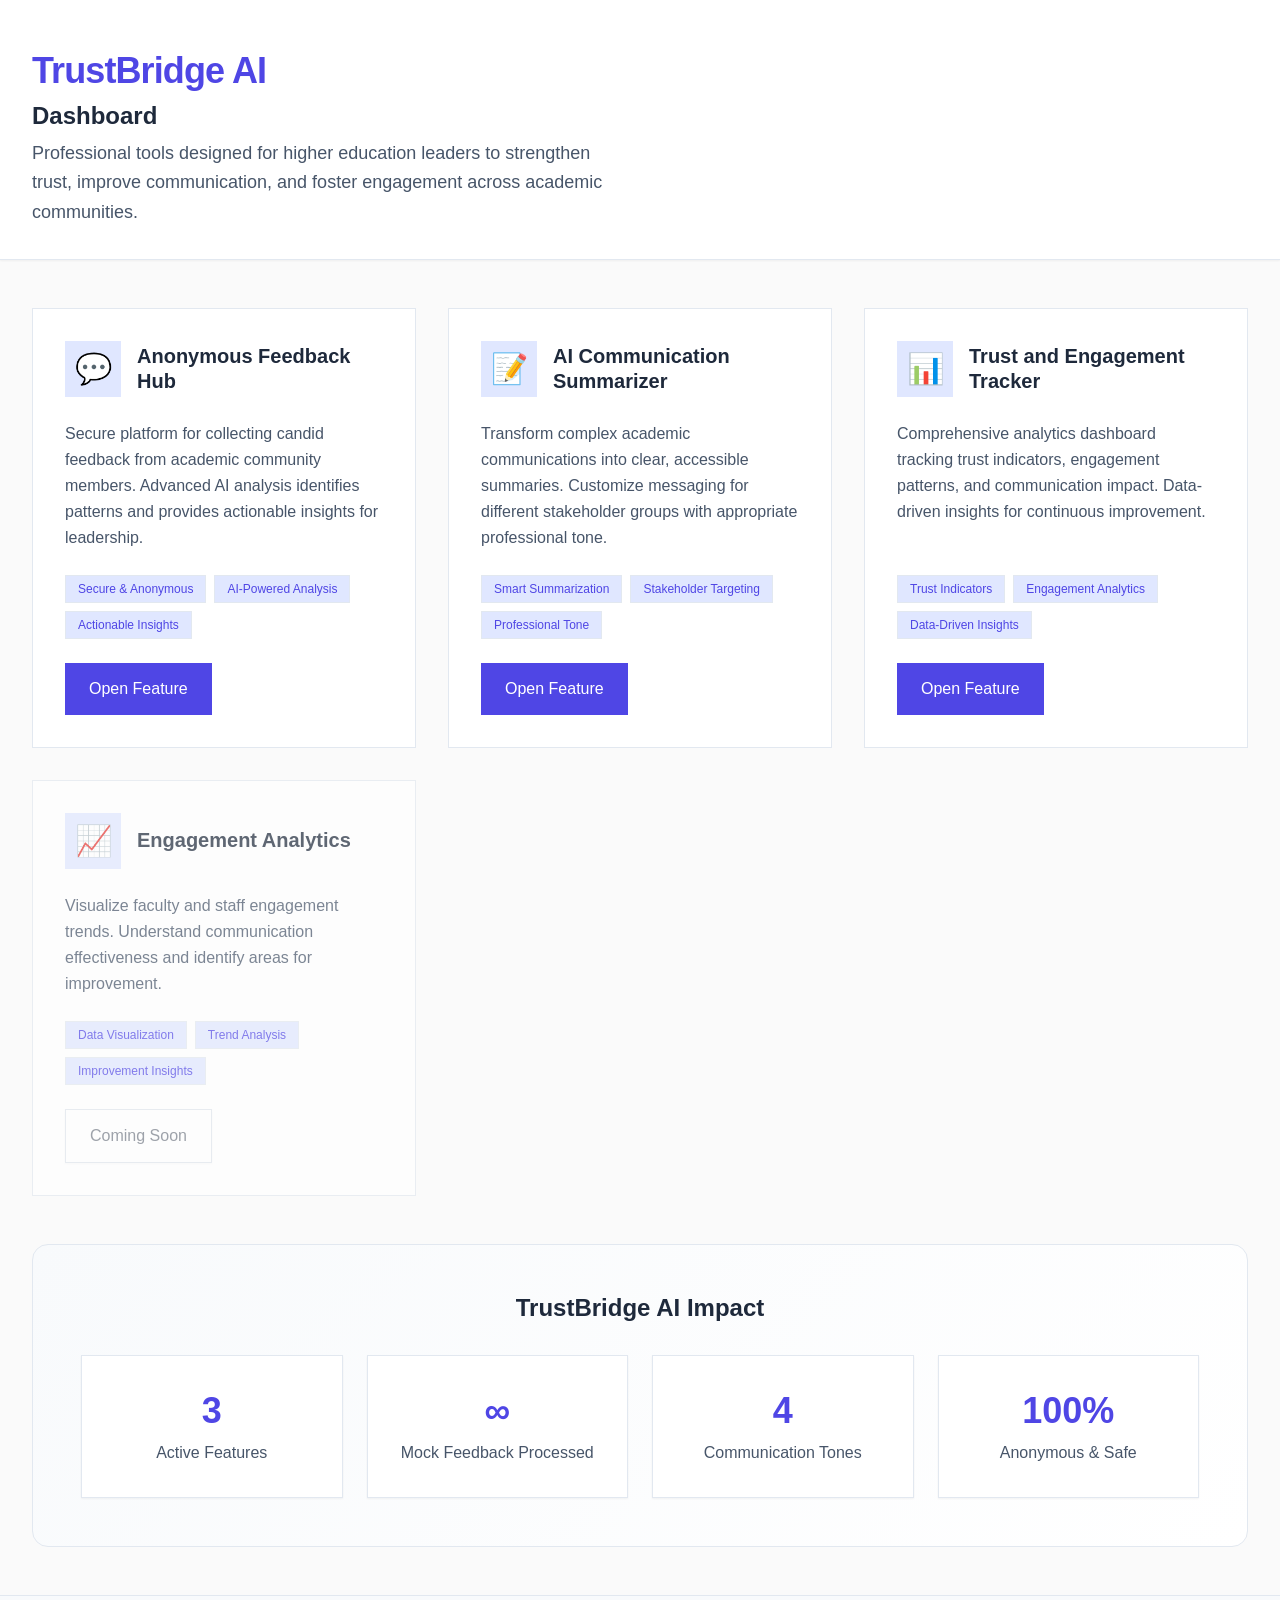
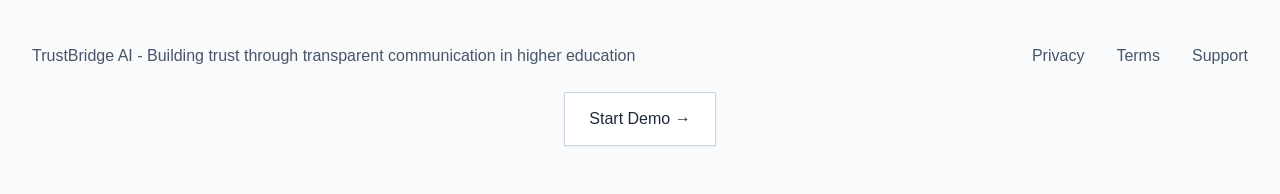
==== commit b03e8210: "Polish TrustBridge AI demo for presentation-ready quality Design System Refinements: - Refined color" ====
--- a/dashboard.html
+++ b/dashboard.html
@@ -15,7 +15,7 @@
                     <h1 class="product-name">TrustBridge AI</h1>
                     <h2 class="page-title">Dashboard</h2>
                     <p class="page-description">
-                        Welcome to TrustBridge AI - Tools to help higher education leaders build trust through better communication and feedback.
+                        Professional tools designed for higher education leaders to strengthen trust, improve communication, and foster engagement across academic communities.
                     </p>
                 </div>
             </div>
@@ -31,12 +31,12 @@
                         <h3>Anonymous Feedback Hub</h3>
                     </div>
                     <p class="feature-description">
-                        Collect honest feedback from faculty and staff anonymously. AI organizes responses to help leadership understand concerns and improve communication.
+                        Secure platform for collecting candid feedback from academic community members. Advanced AI analysis identifies patterns and provides actionable insights for leadership.
                     </p>
                     <div class="feature-highlights">
-                        <span class="highlight-tag">Anonymous Submissions</span>
-                        <span class="highlight-tag">AI Organization</span>
-                        <span class="highlight-tag">Leadership Insights</span>
+                        <span class="highlight-tag">Secure & Anonymous</span>
+                        <span class="highlight-tag">AI-Powered Analysis</span>
+                        <span class="highlight-tag">Actionable Insights</span>
                     </div>
                     <a href="index.html" class="btn btn-primary feature-btn">
                         <span class="btn-text">Open Feature</span>
@@ -50,12 +50,12 @@
                         <h3>AI Communication Summarizer</h3>
                     </div>
                     <p class="feature-description">
-                        Transform complex leadership messages into clear, easy-to-understand summaries. Choose your audience and tone for perfectly tailored communication.
+                        Transform complex academic communications into clear, accessible summaries. Customize messaging for different stakeholder groups with appropriate professional tone.
                     </p>
                     <div class="feature-highlights">
-                        <span class="highlight-tag">Message Simplification</span>
-                        <span class="highlight-tag">Audience Targeting</span>
-                        <span class="highlight-tag">Tone Adaptation</span>
+                        <span class="highlight-tag">Smart Summarization</span>
+                        <span class="highlight-tag">Stakeholder Targeting</span>
+                        <span class="highlight-tag">Professional Tone</span>
                     </div>
                     <a href="feature2.html" class="btn btn-primary feature-btn">
                         <span class="btn-text">Open Feature</span>
@@ -69,12 +69,12 @@
                         <h3>Trust and Engagement Tracker</h3>
                     </div>
                     <p class="feature-description">
-                        Monitor trust levels, track engagement metrics, and visualize communication effectiveness. Get actionable insights to strengthen relationships.
+                        Comprehensive analytics dashboard tracking trust indicators, engagement patterns, and communication impact. Data-driven insights for continuous improvement.
                     </p>
                     <div class="feature-highlights">
-                        <span class="highlight-tag">Trust Metrics</span>
-                        <span class="highlight-tag">Engagement Tracking</span>
-                        <span class="highlight-tag">Actionable Insights</span>
+                        <span class="highlight-tag">Trust Indicators</span>
+                        <span class="highlight-tag">Engagement Analytics</span>
+                        <span class="highlight-tag">Data-Driven Insights</span>
                     </div>
                     <a href="feature3.html" class="btn btn-primary feature-btn">
                         <span class="btn-text">Open Feature</span>
--- a/styles.css
+++ b/styles.css
@@ -8,65 +8,119 @@
    ============================================================================ */
 
 :root {
-    /* Color Palette - Neutral, soft, academic/professional */
-    --color-primary: #5B63D9;
-    --color-primary-hover: #4A51BB;
-    --color-secondary: #6B7280;
-    --color-accent: #10B981;
-    --color-accent-soft: #D1FAE5;
-    
-    /* Neutral Colors */
+    /* Color Palette - Refined academic/professional colors */
+    --color-primary: #4F46E5;        /* Indigo - trustworthy, academic */
+    --color-primary-hover: #4338CA;  /* Darker indigo for hover */
+    --color-primary-light: #E0E7FF;  /* Light indigo background */
+    --color-secondary: #64748B;      /* Slate - professional gray */
+    --color-accent: #059669;         /* Emerald - positive, growth */
+    --color-accent-soft: #ECFDF5;    /* Light emerald background */
+    --color-accent-light: #D1FAE5;   /* Medium emerald background */
+    
+    /* Neutral Colors - More refined grays */
     --color-white: #FFFFFF;
-    --color-bg: #F9FAFB;
-    --color-bg-secondary: #F3F4F6;
-    --color-border: #E5E7EB;
-    --color-border-strong: #D1D5DB;
-    --color-text: #1F2937;
-    --color-text-secondary: #6B7280;
-    --color-text-light: #9CA3AF;
-    
-    /* Status Colors */
-    --color-success: #10B981;
-    --color-warning: #F59E0B;
-    --color-danger: #EF4444;
-    --color-info: #3B82F6;
-    
-    /* Concern Level */
-    --color-concern-moderate: #F59E0B;
-    --color-concern-high: #EF4444;
-    
-    /* Spacing */
-    --spacing-xs: 0.25rem;
-    --spacing-sm: 0.5rem;
-    --spacing-md: 1rem;
-    --spacing-lg: 1.5rem;
-    --spacing-xl: 2rem;
-    --spacing-2xl: 3rem;
-    
-    /* Shadows */
-    --shadow-sm: 0 1px 2px 0 rgba(0, 0, 0, 0.05);
-    --shadow-md: 0 4px 6px -1px rgba(0, 0, 0, 0.1);
-    --shadow-lg: 0 10px 15px -3px rgba(0, 0, 0, 0.1);
+    --color-bg: #FAFAFA;             /* Slightly warmer off-white */
+    --color-bg-secondary: #F8FAFC;   /* Very light blue-gray */
+    --color-bg-tertiary: #F1F5F9;    /* Medium light blue-gray */
+    --color-border: #E2E8F0;         /* Light blue-gray border */
+    --color-border-strong: #CBD5E1;  /* Medium blue-gray border */
+    --color-text: #1E293B;           /* Dark slate for primary text */
+    --color-text-secondary: #475569; /* Medium slate for secondary text */
+    --color-text-light: #64748B;     /* Light slate for muted text */
+    --color-text-muted: #94A3B8;     /* Very light slate for hints */
+    
+    /* Status Colors - Refined */
+    --color-success: #059669;        /* Emerald */
+    --color-success-light: #ECFDF5;  /* Light emerald */
+    --color-warning: #D97706;        /* Amber */
+    --color-warning-light: #FFFBEB;  /* Light amber */
+    --color-error: #DC2626;          /* Red */
+    --color-error-light: #FEF2F2;    /* Light red */
+    --color-info: #2563EB;           /* Blue */
+    --color-info-light: #EFF6FF;     /* Light blue */
+    
+    /* Concern Level - Updated */
+    --color-concern-moderate: #D97706;  /* Amber */
+    --color-concern-high: #DC2626;      /* Red */
+    
+    /* Spacing - Refined scale */
+    --spacing-1: 0.25rem;    /* 4px */
+    --spacing-2: 0.5rem;     /* 8px */
+    --spacing-3: 0.75rem;    /* 12px */
+    --spacing-4: 1rem;       /* 16px */
+    --spacing-5: 1.25rem;    /* 20px */
+    --spacing-6: 1.5rem;     /* 24px */
+    --spacing-8: 2rem;       /* 32px */
+    --spacing-10: 2.5rem;    /* 40px */
+    --spacing-12: 3rem;      /* 48px */
+    --spacing-16: 4rem;      /* 64px */
+    --spacing-20: 5rem;      /* 80px */
+    --spacing-24: 6rem;      /* 96px */
+    
+    /* Legacy spacing aliases for compatibility */
+    --spacing-xs: var(--spacing-1);
+    --spacing-sm: var(--spacing-2);
+    --spacing-md: var(--spacing-4);
+    --spacing-lg: var(--spacing-6);
+    --spacing-xl: var(--spacing-8);
+    --spacing-2xl: var(--spacing-12);
+    
+    /* Shadows - Refined and subtle */
+    --shadow-xs: 0 1px 2px 0 rgba(0, 0, 0, 0.05);
+    --shadow-sm: 0 1px 3px 0 rgba(0, 0, 0, 0.1), 0 1px 2px 0 rgba(0, 0, 0, 0.06);
+    --shadow-md: 0 4px 6px -1px rgba(0, 0, 0, 0.1), 0 2px 4px -1px rgba(0, 0, 0, 0.06);
+    --shadow-lg: 0 10px 15px -3px rgba(0, 0, 0, 0.1), 0 4px 6px -2px rgba(0, 0, 0, 0.05);
+    --shadow-xl: 0 20px 25px -5px rgba(0, 0, 0, 0.1), 0 10px 10px -5px rgba(0, 0, 0, 0.04);
+    
+    /* Legacy shadow aliases */
+    --shadow-sm: var(--shadow-sm);
+    --shadow-md: var(--shadow-md);
+    --shadow-lg: var(--shadow-lg);
     
     /* Transitions */
     --transition-fast: 150ms ease-in-out;
     --transition-base: 250ms ease-in-out;
     
-    /* Border Radius */
-    --radius-sm: 0.375rem;
-    --radius-md: 0.5rem;
-    --radius-lg: 0.75rem;
-    --radius-xl: 1rem;
-    
-    /* Font */
-    --font-family: -apple-system, BlinkMacSystemFont, 'Segoe UI', 'Roboto', 'Oxygen', 'Ubuntu', 'Cantarell', sans-serif;
-    --font-size-xs: 0.75rem;
-    --font-size-sm: 0.875rem;
-    --font-size-base: 1rem;
-    --font-size-lg: 1.125rem;
-    --font-size-xl: 1.25rem;
-    --font-size-2xl: 1.5rem;
-    --font-size-3xl: 2rem;
+    /* Border Radius - Refined scale */
+    --radius-xs: 0.125rem;   /* 2px */
+    --radius-sm: 0.25rem;    /* 4px */
+    --radius-md: 0.375rem;   /* 6px */
+    --radius-lg: 0.5rem;     /* 8px */
+    --radius-xl: 0.75rem;    /* 12px */
+    --radius-2xl: 1rem;      /* 16px */
+    --radius-3xl: 1.5rem;    /* 24px */
+    --radius-full: 9999px;   /* Fully rounded */
+    
+    /* Legacy radius aliases */
+    --radius-sm: var(--radius-sm);
+    --radius-md: var(--radius-md);
+    --radius-lg: var(--radius-lg);
+    --radius-xl: var(--radius-xl);
+    
+    /* Font - Refined typography stack */
+    --font-family: -apple-system, BlinkMacSystemFont, 'Segoe UI', 'Roboto', 'Inter', 'Helvetica Neue', 'Arial', sans-serif;
+    --font-family-mono: 'SF Mono', 'Monaco', 'Inconsolata', 'Roboto Mono', 'Consolas', monospace;
+    
+    /* Font Sizes - More refined scale */
+    --font-size-xs: 0.75rem;      /* 12px */
+    --font-size-sm: 0.875rem;     /* 14px */
+    --font-size-base: 1rem;       /* 16px */
+    --font-size-lg: 1.125rem;     /* 18px */
+    --font-size-xl: 1.25rem;      /* 20px */
+    --font-size-2xl: 1.5rem;      /* 24px */
+    --font-size-3xl: 1.875rem;    /* 30px */
+    --font-size-4xl: 2.25rem;     /* 36px */
+    
+    /* Font Weights */
+    --font-weight-normal: 400;
+    --font-weight-medium: 500;
+    --font-weight-semibold: 600;
+    --font-weight-bold: 700;
+    
+    /* Line Heights */
+    --line-height-tight: 1.25;
+    --line-height-normal: 1.5;
+    --line-height-relaxed: 1.625;
     
     /* Z-index */
     --z-dropdown: 100;
@@ -92,7 +146,10 @@
     font-family: var(--font-family);
     color: var(--color-text);
     background-color: var(--color-bg);
-    line-height: 1.5;
+    line-height: var(--line-height-normal);
+    font-weight: var(--font-weight-normal);
+    -webkit-font-smoothing: antialiased;
+    -moz-osx-font-smoothing: grayscale;
 }
 
 /* ============================================================================
@@ -108,28 +165,32 @@
 .header {
     background-color: var(--color-white);
     border-bottom: 1px solid var(--color-border);
-    padding: var(--spacing-xl) 0;
-    box-shadow: var(--shadow-sm);
+    padding: var(--spacing-12) 0 var(--spacing-8);
+    box-shadow: var(--shadow-xs);
+    position: sticky;
+    top: 0;
+    z-index: 10;
 }
 
 .header-content {
     max-width: 1400px;
     margin: 0 auto;
-    padding: 0 var(--spacing-xl);
+    padding: 0 var(--spacing-8);
 }
 
 .breadcrumb {
     display: flex;
     align-items: center;
-    gap: var(--spacing-sm);
-    margin-bottom: var(--spacing-lg);
-    font-size: var(--font-size-sm);
+    gap: var(--spacing-2);
+    margin-bottom: var(--spacing-6);
+    font-size: var(--font-size-sm);
+    color: var(--color-text-secondary);
 }
 
 .breadcrumb-link {
     color: var(--color-primary);
     text-decoration: none;
-    font-weight: 500;
+    font-weight: var(--font-weight-medium);
     transition: color var(--transition-fast);
 }
 
@@ -139,40 +200,45 @@
 }
 
 .breadcrumb-separator {
-    color: var(--color-text-light);
-    font-weight: bold;
+    color: var(--color-text-muted);
+    font-weight: var(--font-weight-normal);
+    margin: 0 var(--spacing-1);
 }
 
 .breadcrumb-current {
     color: var(--color-text-secondary);
-    font-weight: 500;
+    font-weight: var(--font-weight-medium);
 }
 
 .header-branding {
     display: flex;
     flex-direction: column;
+    gap: var(--spacing-2);
 }
 
 .product-name {
-    font-size: var(--font-size-3xl);
-    font-weight: 700;
+    font-size: var(--font-size-4xl);
+    font-weight: var(--font-weight-bold);
     color: var(--color-primary);
-    letter-spacing: -0.5px;
-    margin-bottom: var(--spacing-xs);
+    letter-spacing: -0.025em;
+    line-height: var(--line-height-tight);
+    margin: 0;
 }
 
 .page-title {
     font-size: var(--font-size-2xl);
-    font-weight: 600;
-    color: var(--color-text);
-    margin-bottom: var(--spacing-md);
+    font-weight: var(--font-weight-semibold);
+    color: var(--color-text);
+    line-height: var(--line-height-tight);
+    margin: 0;
 }
 
 .page-description {
-    font-size: var(--font-size-base);
-    color: var(--color-text-secondary);
+    font-size: var(--font-size-lg);
+    color: var(--color-text-secondary);
+    line-height: var(--line-height-relaxed);
     max-width: 600px;
-    line-height: 1.6;
+    margin: 0;
 }
 
 /* ============================================================================
@@ -184,13 +250,13 @@
     max-width: 1400px;
     width: 100%;
     margin: 0 auto;
-    padding: var(--spacing-2xl) var(--spacing-xl);
+    padding: var(--spacing-12) var(--spacing-8);
 }
 
 .content-grid {
     display: grid;
     grid-template-columns: 1fr 1fr;
-    gap: var(--spacing-2xl);
+    gap: var(--spacing-12);
     height: 100%;
 }
 
@@ -201,36 +267,45 @@
 .panel {
     background-color: var(--color-white);
     border: 1px solid var(--color-border);
-    border-radius: var(--radius-lg);
-    padding: var(--spacing-xl);
+    border-radius: var(--radius-xl);
+    padding: var(--spacing-8);
     box-shadow: var(--shadow-sm);
     display: flex;
     flex-direction: column;
+    transition: box-shadow var(--transition-base);
+}
+
+.panel:hover {
+    box-shadow: var(--shadow-md);
 }
 
 .panel-header {
     display: flex;
     align-items: center;
     justify-content: space-between;
-    gap: var(--spacing-md);
-    margin-bottom: var(--spacing-lg);
-    padding-bottom: var(--spacing-lg);
-    border-bottom: 1px solid var(--color-border-strong);
+    gap: var(--spacing-4);
+    margin-bottom: var(--spacing-6);
+    padding-bottom: var(--spacing-4);
+    border-bottom: 1px solid var(--color-border);
 }
 
 .panel-header h3 {
     font-size: var(--font-size-xl);
-    font-weight: 600;
-    color: var(--color-text);
+    font-weight: var(--font-weight-semibold);
+    color: var(--color-text);
+    margin: 0;
+    line-height: var(--line-height-tight);
 }
 
 .ai-badge {
     font-size: var(--font-size-xs);
-    color: var(--color-text-secondary);
-    background-color: var(--color-bg-secondary);
-    padding: var(--spacing-sm) var(--spacing-md);
-    border-radius: var(--radius-md);
+    font-weight: var(--font-weight-medium);
+    color: var(--color-text-secondary);
+    background-color: var(--color-bg-tertiary);
+    padding: var(--spacing-1) var(--spacing-3);
+    border-radius: var(--radius-lg);
     white-space: nowrap;
+    border: 1px solid var(--color-border);
 }
 
 /* ============================================================================
@@ -240,24 +315,25 @@
 .feedback-form {
     display: flex;
     flex-direction: column;
-    gap: var(--spacing-lg);
+    gap: var(--spacing-6);
 }
 
 .form-group {
     display: flex;
     flex-direction: column;
-    gap: var(--spacing-sm);
+    gap: var(--spacing-2);
 }
 
 .form-label {
     font-size: var(--font-size-sm);
-    font-weight: 600;
-    color: var(--color-text);
+    font-weight: var(--font-weight-medium);
+    color: var(--color-text);
+    line-height: var(--line-height-tight);
 }
 
 .optional {
-    font-weight: 400;
-    color: var(--color-text-light);
+    font-weight: var(--font-weight-normal);
+    color: var(--color-text-muted);
     font-size: var(--font-size-xs);
 }
 
@@ -269,9 +345,10 @@
     color: var(--color-text);
     background-color: var(--color-white);
     border: 1px solid var(--color-border);
-    border-radius: var(--radius-md);
-    padding: var(--spacing-md);
+    border-radius: var(--radius-lg);
+    padding: var(--spacing-4) var(--spacing-5);
     transition: all var(--transition-fast);
+    line-height: var(--line-height-normal);
 }
 
 .form-select:hover,
@@ -285,13 +362,13 @@
 .form-textarea:focus {
     outline: none;
     border-color: var(--color-primary);
-    box-shadow: 0 0 0 3px rgba(91, 99, 217, 0.1);
+    box-shadow: 0 0 0 3px var(--color-primary-light);
 }
 
 .form-textarea {
     resize: vertical;
     min-height: 120px;
-    line-height: 1.5;
+    line-height: var(--line-height-relaxed);
 }
 
 /* Checkbox Group */
@@ -325,25 +402,35 @@
 .btn {
     font-family: inherit;
     font-size: var(--font-size-base);
-    font-weight: 600;
-    padding: var(--spacing-md) var(--spacing-xl);
+    font-weight: var(--font-weight-medium);
+    padding: var(--spacing-4) var(--spacing-6);
     border: none;
-    border-radius: var(--radius-md);
+    border-radius: var(--radius-lg);
     cursor: pointer;
     transition: all var(--transition-fast);
     display: inline-flex;
     align-items: center;
     justify-content: center;
-    gap: var(--spacing-sm);
+    gap: var(--spacing-2);
     text-decoration: none;
+    line-height: var(--line-height-tight);
+    position: relative;
+    overflow: hidden;
+}
+
+.btn:disabled {
+    opacity: 0.6;
+    cursor: not-allowed;
+    transform: none !important;
 }
 
 .btn-primary {
     background-color: var(--color-primary);
     color: var(--color-white);
-}
-
-.btn-primary:hover {
+    box-shadow: var(--shadow-sm);
+}
+
+.btn-primary:hover:not(:disabled) {
     background-color: var(--color-primary-hover);
     box-shadow: var(--shadow-md);
     transform: translateY(-1px);
@@ -351,28 +438,38 @@
 
 .btn-primary:active {
     transform: translateY(0);
+    box-shadow: var(--shadow-sm);
 }
 
 .btn-secondary {
+    background-color: var(--color-white);
+    color: var(--color-text);
+    border: 1px solid var(--color-border-strong);
+    box-shadow: var(--shadow-xs);
+}
+
+.btn-secondary:hover:not(:disabled) {
     background-color: var(--color-bg-secondary);
-    color: var(--color-text);
-    border: 1px solid var(--color-border-strong);
-}
-
-.btn-secondary:hover {
-    background-color: var(--color-border);
-    border-color: var(--color-border-strong);
+    border-color: var(--color-border);
     box-shadow: var(--shadow-sm);
+    transform: translateY(-1px);
+}
+
+.btn-secondary:active {
+    transform: translateY(0);
+    box-shadow: var(--shadow-xs);
 }
 
 .btn-submit {
     width: 100%;
-    margin-top: var(--spacing-md);
+    margin-top: var(--spacing-4);
+    padding: var(--spacing-5) var(--spacing-6);
 }
 
 .btn-simplify {
     width: 100%;
-    margin-top: var(--spacing-lg);
+    margin-top: var(--spacing-6);
+    padding: var(--spacing-5) var(--spacing-6);
 }
 
 /* Success Message */
@@ -879,35 +976,52 @@
    ============================================================================ */
 
 .dashboard-content {
-    max-width: 1200px;
+    max-width: 1400px;
     margin: 0 auto;
-    padding: var(--spacing-2xl) var(--spacing-xl);
+    padding: var(--spacing-12) var(--spacing-8);
 }
 
 .dashboard-grid {
     display: grid;
-    grid-template-columns: repeat(auto-fit, minmax(300px, 1fr));
-    gap: var(--spacing-xl);
-    margin-bottom: var(--spacing-2xl);
+    grid-template-columns: repeat(auto-fit, minmax(320px, 1fr));
+    gap: var(--spacing-8);
+    margin-bottom: var(--spacing-12);
 }
 
 .feature-card {
     background-color: var(--color-white);
     border: 1px solid var(--color-border);
-    border-radius: var(--radius-lg);
-    padding: var(--spacing-xl);
-    box-shadow: var(--shadow-md);
+    border-radius: var(--radius-xl);
+    padding: var(--spacing-8);
+    box-shadow: var(--shadow-sm);
     transition: all var(--transition-base);
     cursor: pointer;
     display: flex;
     flex-direction: column;
     position: relative;
+    overflow: hidden;
+}
+
+.feature-card::before {
+    content: '';
+    position: absolute;
+    top: 0;
+    left: 0;
+    right: 0;
+    height: 3px;
+    background: linear-gradient(90deg, var(--color-primary), var(--color-accent));
+    opacity: 0;
+    transition: opacity var(--transition-base);
 }
 
 .feature-card:hover {
-    transform: translateY(-4px);
+    transform: translateY(-2px);
     box-shadow: var(--shadow-lg);
     border-color: var(--color-primary);
+}
+
+.feature-card:hover::before {
+    opacity: 1;
 }
 
 .feature-card.coming-soon {
@@ -917,62 +1031,67 @@
 
 .feature-card.coming-soon:hover {
     transform: none;
-    box-shadow: var(--shadow-md);
+    box-shadow: var(--shadow-sm);
     border-color: var(--color-border);
 }
 
 .feature-card-header {
     display: flex;
     align-items: center;
-    gap: var(--spacing-md);
-    margin-bottom: var(--spacing-lg);
+    gap: var(--spacing-4);
+    margin-bottom: var(--spacing-6);
 }
 
 .feature-icon {
-    font-size: var(--font-size-2xl);
-    width: 48px;
-    height: 48px;
+    font-size: var(--font-size-3xl);
+    width: 56px;
+    height: 56px;
     display: flex;
     align-items: center;
     justify-content: center;
-    background-color: var(--color-bg-secondary);
-    border-radius: var(--radius-md);
+    background-color: var(--color-primary-light);
+    color: var(--color-primary);
+    border-radius: var(--radius-xl);
+    flex-shrink: 0;
 }
 
 .feature-card h3 {
-    font-size: var(--font-size-lg);
-    font-weight: 600;
+    font-size: var(--font-size-xl);
+    font-weight: var(--font-weight-semibold);
     color: var(--color-text);
     margin: 0;
+    line-height: var(--line-height-tight);
 }
 
 .feature-description {
-    font-size: var(--font-size-sm);
-    color: var(--color-text-secondary);
-    line-height: 1.6;
-    margin-bottom: var(--spacing-lg);
+    font-size: var(--font-size-base);
+    color: var(--color-text-secondary);
+    line-height: var(--line-height-relaxed);
+    margin-bottom: var(--spacing-6);
     flex: 1;
 }
 
 .feature-highlights {
     display: flex;
     flex-wrap: wrap;
-    gap: var(--spacing-sm);
-    margin-bottom: var(--spacing-lg);
+    gap: var(--spacing-2);
+    margin-bottom: var(--spacing-6);
 }
 
 .highlight-tag {
     font-size: var(--font-size-xs);
+    font-weight: var(--font-weight-medium);
     color: var(--color-primary);
-    background-color: rgba(91, 99, 217, 0.1);
-    padding: var(--spacing-xs) var(--spacing-sm);
-    border-radius: var(--radius-sm);
-    font-weight: 500;
+    background-color: var(--color-primary-light);
+    padding: var(--spacing-1) var(--spacing-3);
+    border-radius: var(--radius-lg);
+    border: 1px solid var(--color-border);
 }
 
 .feature-btn {
     align-self: flex-start;
-    min-width: 140px;
+    margin-top: auto;
+    font-weight: var(--font-weight-medium);
 }
 
 .feature-card.coming-soon .feature-btn {
@@ -981,85 +1100,115 @@
 
 /* Stats Section */
 .stats-section {
-    background-color: var(--color-bg-secondary);
-    border-radius: var(--radius-lg);
-    padding: var(--spacing-2xl);
+    background: linear-gradient(135deg, var(--color-bg-secondary) 0%, var(--color-white) 100%);
+    border: 1px solid var(--color-border);
+    border-radius: var(--radius-2xl);
+    padding: var(--spacing-12);
     text-align: center;
+    box-shadow: var(--shadow-sm);
 }
 
 .stats-title {
-    font-size: var(--font-size-xl);
-    font-weight: 600;
-    color: var(--color-text);
-    margin-bottom: var(--spacing-xl);
+    font-size: var(--font-size-2xl);
+    font-weight: var(--font-weight-semibold);
+    color: var(--color-text);
+    margin-bottom: var(--spacing-8);
+    line-height: var(--line-height-tight);
 }
 
 .stats-grid {
     display: grid;
-    grid-template-columns: repeat(auto-fit, minmax(200px, 1fr));
-    gap: var(--spacing-lg);
+    grid-template-columns: repeat(auto-fit, minmax(220px, 1fr));
+    gap: var(--spacing-6);
 }
 
 .stat-card {
     background-color: var(--color-white);
-    border-radius: var(--radius-md);
-    padding: var(--spacing-lg);
-    box-shadow: var(--shadow-sm);
+    border: 1px solid var(--color-border);
+    border-radius: var(--radius-xl);
+    padding: var(--spacing-8);
+    box-shadow: var(--shadow-xs);
+    transition: all var(--transition-base);
+}
+
+.stat-card:hover {
+    transform: translateY(-2px);
+    box-shadow: var(--shadow-md);
+    border-color: var(--color-primary);
 }
 
 .stat-number {
-    font-size: var(--font-size-3xl);
-    font-weight: 700;
+    font-size: var(--font-size-4xl);
+    font-weight: var(--font-weight-bold);
     color: var(--color-primary);
-    margin-bottom: var(--spacing-sm);
+    margin-bottom: var(--spacing-2);
+    line-height: var(--line-height-tight);
     transition: all var(--transition-base);
 }
 
+.stat-card:hover .stat-number {
+    color: var(--color-primary-hover);
+    transform: scale(1.05);
+}
+
 .stat-label {
-    font-size: var(--font-size-sm);
-    color: var(--color-text-secondary);
-    font-weight: 500;
+    font-size: var(--font-size-base);
+    color: var(--color-text-secondary);
+    font-weight: var(--font-weight-medium);
+    line-height: var(--line-height-normal);
 }
 
 /* Footer Styles */
 .footer {
-    background-color: var(--color-white);
+    background-color: var(--color-bg-secondary);
     border-top: 1px solid var(--color-border);
-    padding: var(--spacing-xl) 0;
+    padding: var(--spacing-12) 0;
     margin-top: auto;
 }
 
 .footer-content {
-    max-width: 1200px;
+    max-width: 1400px;
     margin: 0 auto;
-    padding: 0 var(--spacing-xl);
+    padding: 0 var(--spacing-8);
     display: flex;
     justify-content: space-between;
     align-items: center;
     flex-wrap: wrap;
-    gap: var(--spacing-md);
+    gap: var(--spacing-6);
 }
 
 .footer-text {
-    font-size: var(--font-size-sm);
+    font-size: var(--font-size-base);
     color: var(--color-text-secondary);
     margin: 0;
+    font-weight: var(--font-weight-medium);
 }
 
 .footer-links {
     display: flex;
-    gap: var(--spacing-lg);
+    gap: var(--spacing-8);
 }
 
 .footer-link {
-    font-size: var(--font-size-sm);
+    font-size: var(--font-size-base);
     color: var(--color-text-secondary);
     text-decoration: none;
     transition: color var(--transition-fast);
+    font-weight: var(--font-weight-medium);
 }
 
 .footer-link:hover {
     color: var(--color-primary);
+}
+
+.footer-buttons {
+    max-width: 1400px;
+    margin: 0 auto;
+    padding: 0 var(--spacing-8);
+    display: flex;
+    gap: var(--spacing-4);
+    justify-content: center;
+    margin-top: var(--spacing-6);
 }
 
 .footer-buttons {
